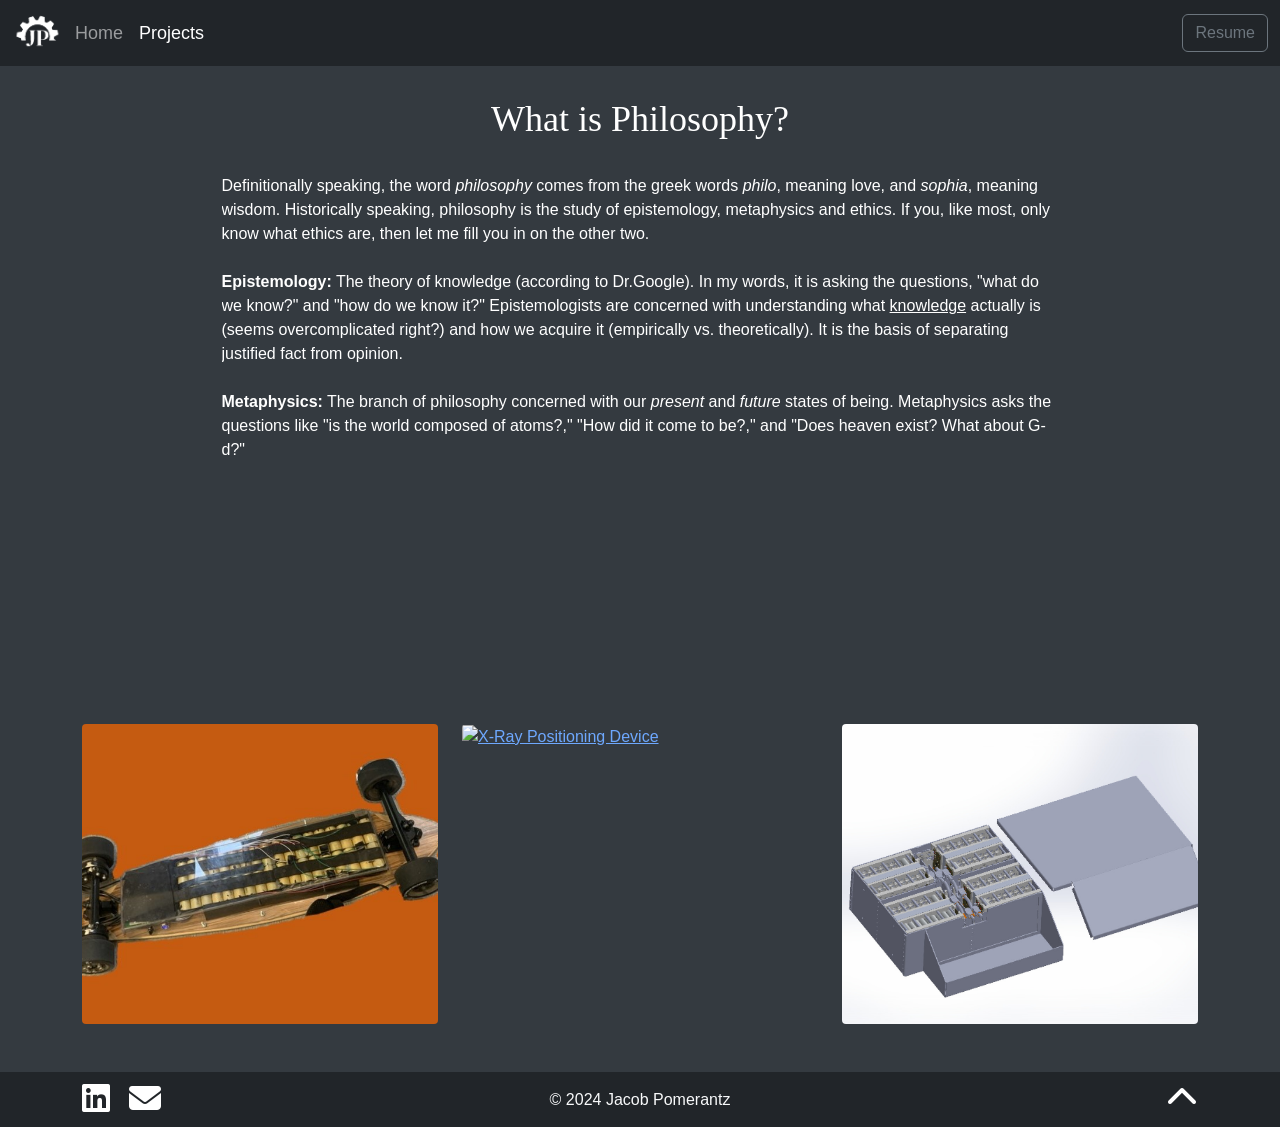
==== philosophy.html @ 0ba5e820 "??" ====
<!DOCTYPE html>
<html lang="en">
    <head>
        <meta charset="UTF-8">
        <meta name="viewport" content="width=device-width, initial-scale=1.0">
        <title>Jacob | Machine Automation</title>
        <link rel="stylesheet" href="./bootstrap.min.css">
        <link rel="stylesheet" href="./style.css">
        <link href="https://cdnjs.cloudflare.com/ajax/libs/font-awesome/6.1.1/css/all.min.css" rel="stylesheet">
        <link rel="icon" type="image/png" href="./Portfolio_Documents/favicon.png"/>

        <style>
          .project-card {
            position: relative;
            overflow: hidden;
            border-radius: 0.25rem; /* Adjust the border-radius as needed */
            width: 100%; /* Ensures the card takes the full width of its container */
            height: 300px; /* Example fixed height */
          }
          .project-card img {
            width: 100%;
            height: 100%;
            object-fit: cover; /* Cover the card area, maintaining aspect ratio */
            transition: transform 0.5s ease; /* Smooth transition for zoom effect */
          }
          .project-card:hover img {
            transform: scale(1.05); /* Zoom effect on hover */
          }
          .project-info {
            position: absolute;
            bottom: 0;
            left: 0;
            right: 0;
            background-color: rgba(0, 0, 0, 0.75); /* Semi-transparent overlay */
            color: white;
            padding: 20px;
            transform: translateY(100%);
            transition: transform 0.5s ease; /* Smooth transition for slide effect */
          }
          .project-card:hover .project-info {
            transform: translateY(0);
          }

          #projects {
            padding-top: 0px !important;
          }
          .container > .row:last-child {
            margin-bottom: 0 !important;
          }
          .container > .row > .col-md-6 {
            padding-bottom: 0 !important;
          }

          footer {
            left: 0;
            bottom: 0;
            width: 100%;
         }
        </style>
        

    </head>
<body  class="project">

  <header data-bs-theme="dark">
    <nav class="navbar navbar-expand-md navbar-dark fixed-top bg-dark">
      <div class="container-fluid">
        <img style="border-radius: 100%; margin-right: 5px;" width="50px" height="50px" src="../Portfolio_Documents/logowork.png">
        <button class="navbar-toggler" type="button" data-bs-toggle="collapse" data-bs-target="#navbarCollapse" aria-controls="navbarCollapse" aria-expanded="false" aria-label="Toggle navigation">
          <span class="navbar-toggler-icon"></span>
        </button>
        <div class="collapse navbar-collapse" id="navbarCollapse" style="font-size: 18px;">
          <ul class="navbar-nav me-auto mb-2 mb-md-0">
            <li class="nav-item">
              <a class="nav-link " href="../index.html">Home</a>
            </li>
            <li class="nav-item">
              <a class="nav-link active" aria-current="page" href="../portfolio.html">Projects</a>
            </li>
            <!-- <li class="nav-item">
              <a class="nav-link" href="#">Philosophy</a>
            </li> -->
          </ul>
          <a target="_blank" href="/Portfolio_Documents/Resume_Website.pdf"><button class="btn btn-outline-secondary" type="submit">Resume</button></a>
          
        </div>
      </div>
    </nav>
  </header>
<main>

    <div class="container mt-5" style="padding-top: 50px;">
      <h2 class="text-center" style="padding-bottom:25px; font-family: 'Times New Roman', Times, serif; font-size: 36px;">What is Philosophy?</h2>
        <div class="row">
            <!-- Left Column for Image and Collaborators -->

            <!-- Right Column for Text and Skills -->
            <div>

                <!-- Scrollable Text Box -->
                <div class="center" style="height: 500px; overflow-y: auto;">
                    <p>
                        Definitionally speaking, the word <i>philosophy</i> comes from the greek words <i>philo</i>, meaning love, and <i>sophia</i>, meaning wisdom.

                        Historically speaking, philosophy is the study of epistemology, metaphysics and ethics. If you, like most, only know what ethics are, then let me fill you in on the other two.
                        <br>
                        <br>
                        <strong>Epistemology:</strong> The theory of knowledge (according to Dr.Google). In my words, it is asking the questions, "what do we know?" and "how do we know it?" Epistemologists are concerned with understanding what <u>knowledge</u> actually is (seems overcomplicated right?)
                        and how we acquire it (empirically vs. theoretically). It is the basis of separating justified fact from opinion.
                        <br>
                        <br>
                        <strong>Metaphysics:</strong> The branch of philosophy concerned with our <i>present</i> and <i>future</i> states of being. 
                        Metaphysics asks the questions like "is the world composed of atoms?," "How did it come to be?," and "Does heaven exist? What about G-d?"

                    </p>
                    <!-- Add more text as needed -->
                </div>
            </div>
        </div>
    </div>

    <section style="margin-top: 50px;" class="pt-5 pb-5" id="projects">
      <div class="container">
        <div class="row">
          <!-- <div class="col-12">
            <h2 class="text-center mb-5">Other Projects</h2>
          </div> -->
          <div class="col-md-4">
            <a href="../Project_Pages/skateboard.html">
            <div class="project-card">
              <img src="../Portfolio_Documents/Sk8_Orange.jpg" alt="Electric Skateboard" class="img-fluid">
              <div class="project-info">
                <h5>Electric Skateboard</h5>
                <p>Collaboration on an electric skateboard with a recycled battery pack.</p>
              </div>
            </div>
            </a>
          </div>
          <div class="col-md-4">
            <a href="../Project_Pages/dtc.html">
            <div class="project-card">
              <img src="../Portfolio_Documents/X_Ray_Chair.jpg" alt="X-Ray Positioning Device" class="img-fluid">
              <div class="project-info">
                <h5>X-Ray Positioning Device</h5>
                <p>Designing a solution for an incapacitated individual needing lung x-rays.</p>
              </div>
            </div>
            </a>
          </div>
          <div class="col-md-4">
            <a href="../Project_Pages/formula.html">
            <div class="project-card">
              <img src="../Portfolio_Documents/full_assem_with_lid.JPG" alt="Formula" class="img-fluid">
              <div class="project-info">
                <h5>Formula EV Accumulator Container</h5>
                <p>I designed, optimized, and manufactured the container and supporting mounts for the 2024 Formula Electric Vehicle.</p>
              </div>
            </div>
            </a>
          </div>
        </div>
      </div>
    </section>
    
</main>


<footer class="bg-dark text-light" style="padding-top: 10px; padding-bottom: 10px;">
  <div class="container text-center">
    <div class="row align-items-center">
      <div class="col-4 text-start">
        <!-- Left: LinkedIn and Email Icons -->
        <a href="https://www.linkedin.com/in/jacob-pomerantz-bab597270/" target="_blank" style="color: #ffffff; margin-right: 15px; text-decoration: none;">
            <i class="fab fa-linkedin fa-2x"></i>
        </a>
        <a href="mailto:jacobpomerantz2025@u.northwestern.edu" style="color: #ffffff;">
            <i class="fas fa-envelope fa-2x"></i>
        </a>
      </div>
      
      <!-- Center: Copyright Notice -->
      <div class="col-4">
          &copy; 2024 Jacob Pomerantz
      </div>
      
      <!-- Right: Upwards Arrow -->
      <div class="col-4 text-end">
        <a href="#" style="color: #ffffff;">
            <i class="fas fa-chevron-up fa-2x"></i>
        </a>
      </div>
    </div>
  </div>
</footer>


<script src="https://cdn.jsdelivr.net/npm/bootstrap@5.3.2/dist/js/bootstrap.bundle.min.js" crossorigin="anonymous"></script>
<script src="/dark.js"></script>
</body>
</html>
---- style.css ----
/* Index Css */

.aboutme{
  padding-bottom: 150px;
}

.aboutme img{
  border-radius: 10px;
}
.aboutme h1{
  padding-bottom: 50px;
}
.aboutme p {
  text-align: justify; /* Improves readability */
  text-justify: inter-word;
}

.aboutme img {
  max-width: 100%; /* Ensures the image is responsive */
  height: auto; /* Maintains aspect ratio */
  border-radius: 8px; /* Makes image corners rounded*/
}

@media (min-width: 768px) {
  .aboutme {
    padding-top: 40px;
    padding-bottom: 80px;
  }
}
@media (max-width: 767px) {
  .card-img-top {
    min-height: 220px;
  }
}


 /* Project Page Css */
#projects h2 {
  color: #343a40; /* Dark gray, similar to Bootstrap's dark background */
}

#projects {
  background-color: #f8f9fa;
  padding-top: 60px;
  padding-bottom: 60px;
}

.card-img-top {
  width: 100%;
  height: 15vw;
  object-fit: cover;
}

.card-body {
  display: flex;
  flex-direction: column;
  justify-content: space-between;
}

.card-title {
  font-size: 1.25rem;
}

.card-text {
  font-size: .875rem;
}

.btn-primary {
  background-color: #007bff;
  border: none;
}

.btn-primary:hover {
  background-color: #0056b3;
}

.projecttitle{
  padding-top: 30px;
}

.skill-tag {
  display: inline-block;
  padding: 0.25em 0.75em;
  background-color: #574b90;
  color: white;
  font-size: 0.9em;
  text-transform: uppercase;
  cursor: default;
  border-radius: 5px;
}
.skill-tag.alt-color{
  background-color: #3d5af1;

}
/* Optional: Add styles for the scrollbar to match your theme */
::-webkit-scrollbar {
  width: 10px;
}

::-webkit-scrollbar-track {
  background: #f1f1f1; /* Light grey track */
}

::-webkit-scrollbar-thumb {
  background: #888; /* Dark grey scroll thumb */
  border-radius: 10px;
}

::-webkit-scrollbar-thumb:hover {
  background: #555; /* Darker grey on hover */
}

/* For Firefox */
* {
scrollbar-width: thin;
scrollbar-color: #888 #f1f1f1;
}

/* Ensuring font consistency */
body, h2, h3, p {
  font-family: 'Your Font Family', sans-serif; /* Replace with your font choice */
}

#projects,.project{
  /* dark background */
  background-color: #343a40;
  color:white;
}

#projects h2{

}

.color-white{
  color: white !important;
}
/* Optional: Customize the carousel appearance */
#otherProjectsCarousel .carousel-caption {
  background: rgba(0, 0, 0, 0.5); /* Semi-transparent background for text */
  border-radius: 5px; /* Rounded corners for caption */
}

#otherProjectsCarousel img {
  height: 300px; /* Fixed height for images, or use 'height:auto;' for auto-adjust */
  object-fit: cover; /* Cover the carousel-item with the image */
}

.skills h2{
  padding-top: 15px;
}

.merriweather-light {
  font-family: "Merriweather", serif;
  font-weight: 300;
  font-style: normal;
  font-size: 36px;
}

.parallax-container {
  position: relative;
  background-image: url('./Portfolio_Documents/Sunset.jpg');
  height: 100vh; /* Adjust the height as needed */
  background-attachment: fixed;
  background-position: center;
  background-repeat: no-repeat;
  background-size: cover;
}

.parallax-text {
  position: absolute;
  top: 50%;
  left: 50%;
  transform: translate(-50%, -50%);
  color: white; /* Ensure text is readable over the background image */
  width: 90%; /* Adjust width as needed */
  text-align: center;
}

.parallax-text h1,
.parallax-text p {
  background-color: rgba(0, 0, 0, 0.5); /* Optional: Adds a semi-transparent overlay to the text for better readability */
  display: inline-block;
  padding: 0.5em;
}

.center{
  width:75%;
  margin: auto;
}
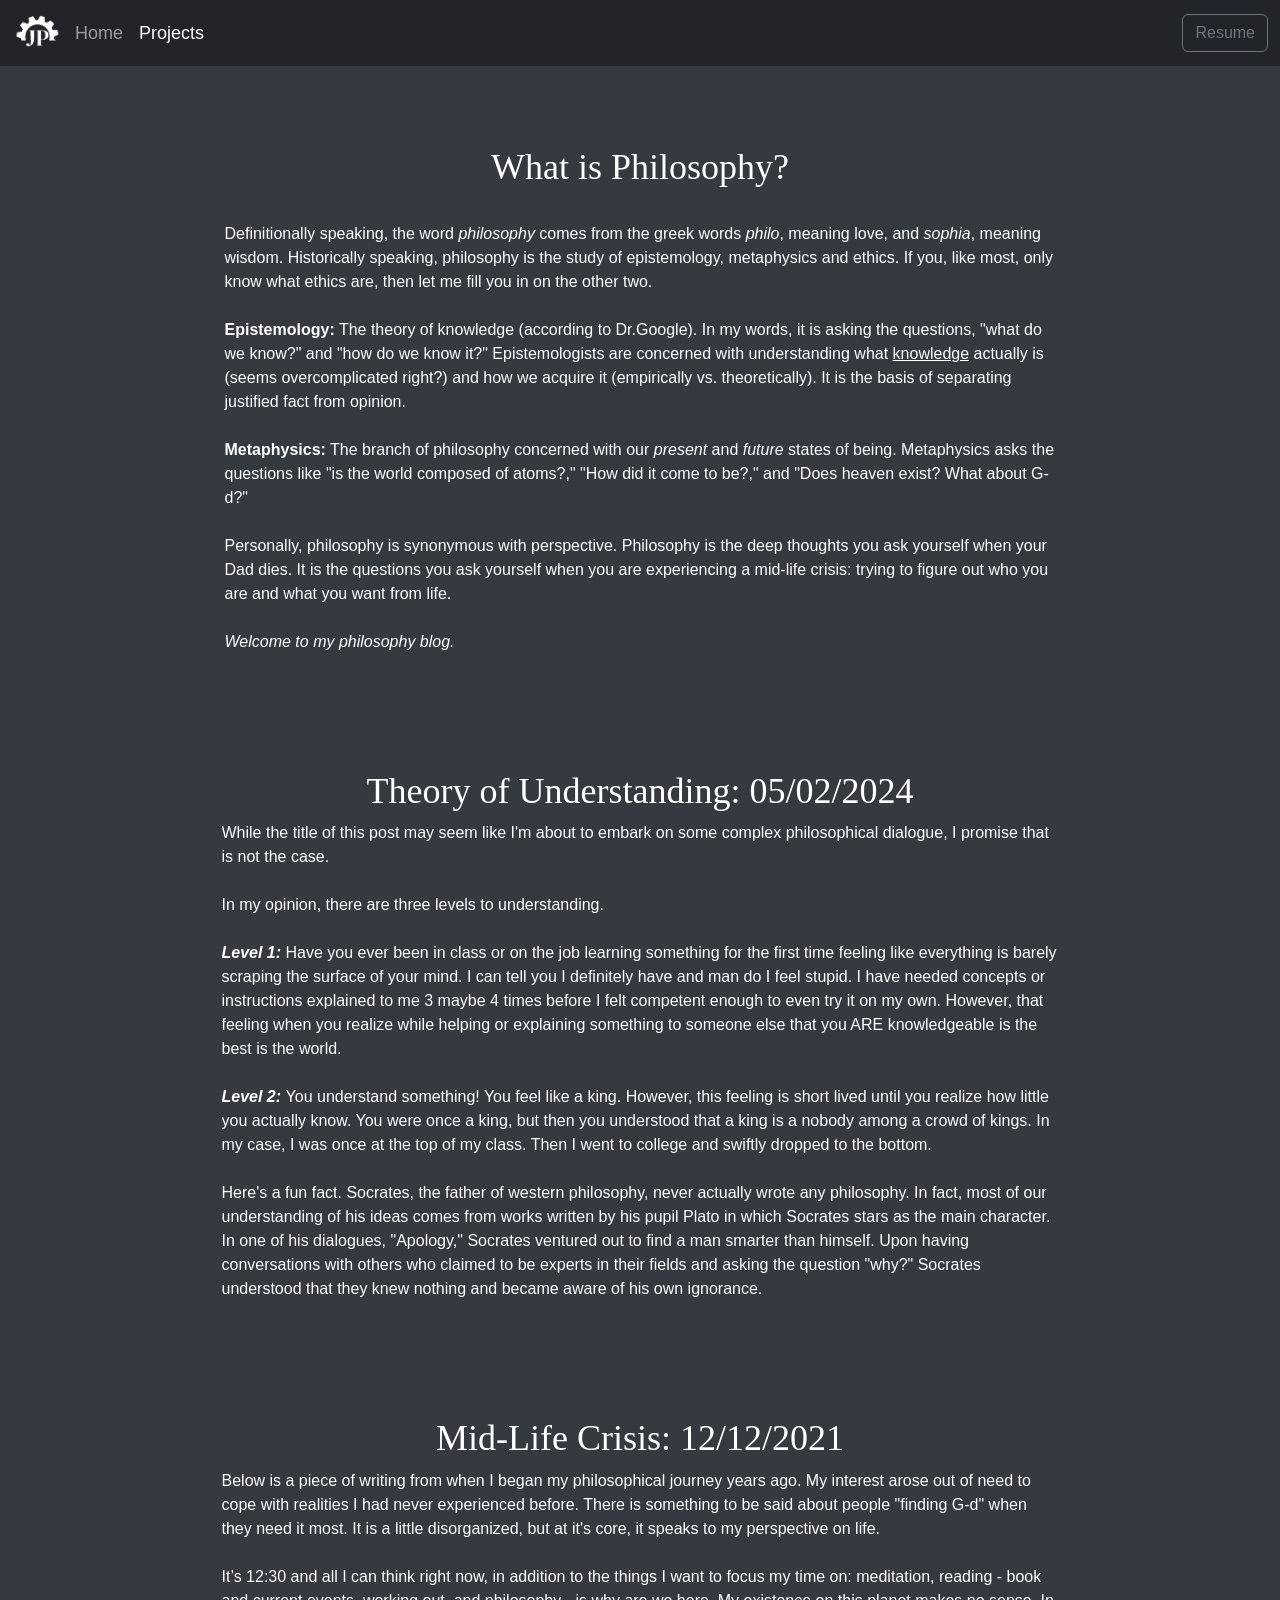
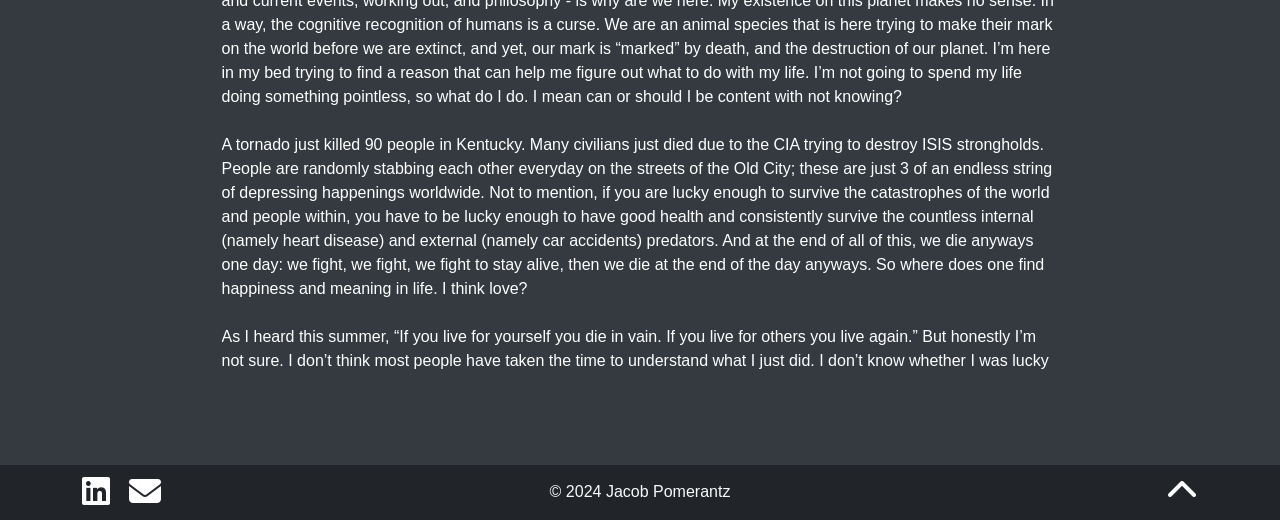
==== commit 3db2af98: "for u rahat" ====
--- a/philosophy.html
+++ b/philosophy.html
@@ -88,15 +88,10 @@
     </nav>
   </header>
 <main>
-
-    <div class="container mt-5" style="padding-top: 50px;">
+  <section style="margin-top: 50px;" class="pt-5 pb-5">
+    <div class="container mt-5">
       <h2 class="text-center" style="padding-bottom:25px; font-family: 'Times New Roman', Times, serif; font-size: 36px;">What is Philosophy?</h2>
         <div class="row">
-            <!-- Left Column for Image and Collaborators -->
-
-            <!-- Right Column for Text and Skills -->
-            <div>
-
                 <!-- Scrollable Text Box -->
                 <div class="center" style="height: 500px; overflow-y: auto;">
                     <p>
@@ -110,58 +105,87 @@
                         <br>
                         <br>
                         <strong>Metaphysics:</strong> The branch of philosophy concerned with our <i>present</i> and <i>future</i> states of being. 
-                        Metaphysics asks the questions like "is the world composed of atoms?," "How did it come to be?," and "Does heaven exist? What about G-d?"
+                        Metaphysics asks the questions like "is the world composed of atoms?," "How did it come to be?," and "Does heaven exist? What about G-d?"   <!-- Do I want to write more? -->
+                        <br>
+                        <br>
+                        Personally, philosophy is synonymous with perspective. Philosophy is the deep thoughts you ask yourself when your Dad dies. It is the questions you ask yourself when you are experiencing a mid-life crisis: <!-- is this proper grammar -->trying to figure out who you are and what you want from life. 
+                        <br>
+                        <br>
+                        <i>Welcome to my philosophy blog.</i>    <!-- Is this what I want to end on? -->
 
                     </p>
-                    <!-- Add more text as needed -->
+                </div>
+        </div>
+    </div>
+
+    <div class="container mt-5 pb-5">
+      <h2 class="text-center" style=" font-family: 'Times New Roman', Times, serif; font-size: 36px;">Theory of Understanding: 05/02/2024</h2>
+        <div class="row">
+   
+            <div>
+
+                <div class="center" style="height: 500px; overflow-y: auto;">
+                    <p>
+                       While the title of this post may seem like I'm about to embark on some complex philosophical dialogue, I promise that is not the case.
+                       <br>
+                       <br>
+                       In my opinion, there are three levels to understanding.    <!-- write more? Add to previous line? -->
+                       <br>
+                       <br>
+                       <i><b>Level 1: <!-- bold and/or italicize? --></b></i>Have you ever been in class or on the job learning something for the first time feeling like everything is barely scraping the surface of your mind. I can tell you I definitely have and man do I feel stupid. 
+                       I have needed concepts or instructions explained to me 3 maybe 4 times before I felt competent enough to even try it on my own. However, that feeling when you realize while helping or explaining something to someone else that you ARE knowledgeable is the best is the world.
+                       <br>
+                       <br>
+                       <i><b>Level 2: <!-- bold and/or italicize? --></b></i>You understand something! You feel like a king. However, this feeling is short lived until you realize how little you actually know. You were once a king, but then you understood that a king is a nobody among a crowd of kings. In my case, I was once at the top of my class. Then I went to college and swiftly dropped to the bottom.
+                       <br>
+                       <br>
+                       <!-- fun fact? How do I want to start this sentence -->Here's a fun fact. Socrates, the father of western philosophy, never actually wrote any philosophy. In fact, most of our understanding of his ideas comes from works written by his pupil Plato in which Socrates stars as the main character. In one of his dialogues, "Apology," Socrates ventured out to find a man smarter than himself. 
+                       Upon having conversations with others who claimed to be experts in their fields and asking the question "why?" Socrates understood that they knew nothing and became aware of his own ignorance. 
+                       <br>
+                       <br> <!-- one or two line breaks -->
+                       <i>"For I was conscious that I knew practically nothing..."</i>
+                       <br>
+                       <br>
+                       Understanding anything comes at the steep price of understanding that you really know nothing - about that subject or anything else. Yet, there is a significance in beginning on the road of obtaining knowledge. Knowledge makes life interesting: it makes life beautiful to look at. To look through a different lens and understand another perspective. 
+                       <br>
+                       <br> <!-- one or two line breaks -->
+                       <i>"An unexamined life is not worth living."</i>
+                       <br>
+                       <br>
+                       <i><b>Level 3: <!-- bold and/or italicize? --></b></i>Now I know there is a little bit of a disconnect between my second and third levels. My second level <b>almost</b> argues that it is impossible to become truly knowledgeable, at least in relation to others or knowledge that exists. My third level of understanding claims that one becomes knowledgeable when knowledge becomes intuition. It's when talking about something becomes natural, like drinking water. I'm sure we have all experienced it at least once in our lives when you think, "Damn! I'm spitting."
+                    </p>
                 </div>
             </div>
         </div>
     </div>
 
-    <section style="margin-top: 50px;" class="pt-5 pb-5" id="projects">
-      <div class="container">
+    <div class="container mt-5 pb-5">
+      <h2 class="text-center" style="font-family: 'Times New Roman', Times, serif; font-size: 36px;">Mid-Life Crisis: 12/12/2021</h2>
         <div class="row">
-          <!-- <div class="col-12">
-            <h2 class="text-center mb-5">Other Projects</h2>
-          </div> -->
-          <div class="col-md-4">
-            <a href="../Project_Pages/skateboard.html">
-            <div class="project-card">
-              <img src="../Portfolio_Documents/Sk8_Orange.jpg" alt="Electric Skateboard" class="img-fluid">
-              <div class="project-info">
-                <h5>Electric Skateboard</h5>
-                <p>Collaboration on an electric skateboard with a recycled battery pack.</p>
-              </div>
+   
+            <div>
+
+                <div class="center" style="height: 500px; overflow-y: auto;">
+                    <p>
+                      Below is a piece of writing from when I began my philosophical <!-- philosophy? -->journey years ago. My interest arose out of need to cope with realities I had never experienced before. There is something to be said about people "finding G-d" when they need it most. It is a little disorganized, but at it's core, it speaks to my perspective on life.
+                      <br>
+                      <br>
+                      It’s 12:30 and all I can think right now, in addition to the things I want to focus my time on: meditation, reading - book and current events, working out, and philosophy - is why are we here. My existence on this planet makes no sense. In a way, the cognitive recognition of humans is a curse. We are an animal species that is here trying to make their mark on the world before we are extinct, and yet, our mark is “marked” by death, and the destruction of our planet. I’m here in my bed trying to find a reason that can help me figure out what to do with my life. I’m not going to spend my life doing something pointless, so what do I do. I mean can or should I be content with not knowing?
+                      <br>
+                      <br>
+                      A tornado just killed 90 people in Kentucky. Many civilians just died due to the CIA trying to destroy ISIS strongholds. People are randomly stabbing each other everyday on the streets of the Old City; these are just 3 of an endless string of depressing happenings worldwide. Not to mention, if you are lucky enough to survive the catastrophes of the world and people within, you have to be lucky enough to have good health and consistently survive the countless internal (namely heart disease) and external (namely car accidents) predators. And at the end of all of this, we die anyways one day: we fight, we fight, we fight to stay alive, then we die at the end of the day anyways. So where does one find happiness and meaning in life. I think love? 
+                      <br>
+                      <br>
+                      As I heard this summer, “If you live for yourself you die in vain. If you live for others you live again.” But honestly I’m not sure. I don’t think most people have taken the time to understand what I just did. I don’t know whether I was lucky or cursed to have but if leaves me with many questions and much to figure out.
+                      <br>
+                      <br>
+                      Carl Sagan once wrote, "We are a way for the universe to understand itself.” This makes sense to me, but if we don't understand our place within this universe and neither do the simple, unknowing animals that roam the earth - everything exists just to and that’s all. There is no meaning really. So where does that leave me?
+                    </p>
+                </div>
             </div>
-            </a>
-          </div>
-          <div class="col-md-4">
-            <a href="../Project_Pages/dtc.html">
-            <div class="project-card">
-              <img src="../Portfolio_Documents/X_Ray_Chair.jpg" alt="X-Ray Positioning Device" class="img-fluid">
-              <div class="project-info">
-                <h5>X-Ray Positioning Device</h5>
-                <p>Designing a solution for an incapacitated individual needing lung x-rays.</p>
-              </div>
-            </div>
-            </a>
-          </div>
-          <div class="col-md-4">
-            <a href="../Project_Pages/formula.html">
-            <div class="project-card">
-              <img src="../Portfolio_Documents/full_assem_with_lid.JPG" alt="Formula" class="img-fluid">
-              <div class="project-info">
-                <h5>Formula EV Accumulator Container</h5>
-                <p>I designed, optimized, and manufactured the container and supporting mounts for the 2024 Formula Electric Vehicle.</p>
-              </div>
-            </div>
-            </a>
-          </div>
-        </div>
-      </div>
-    </section>
-    
+        </div>
+    </div>
+  </section>
 </main>
 
 
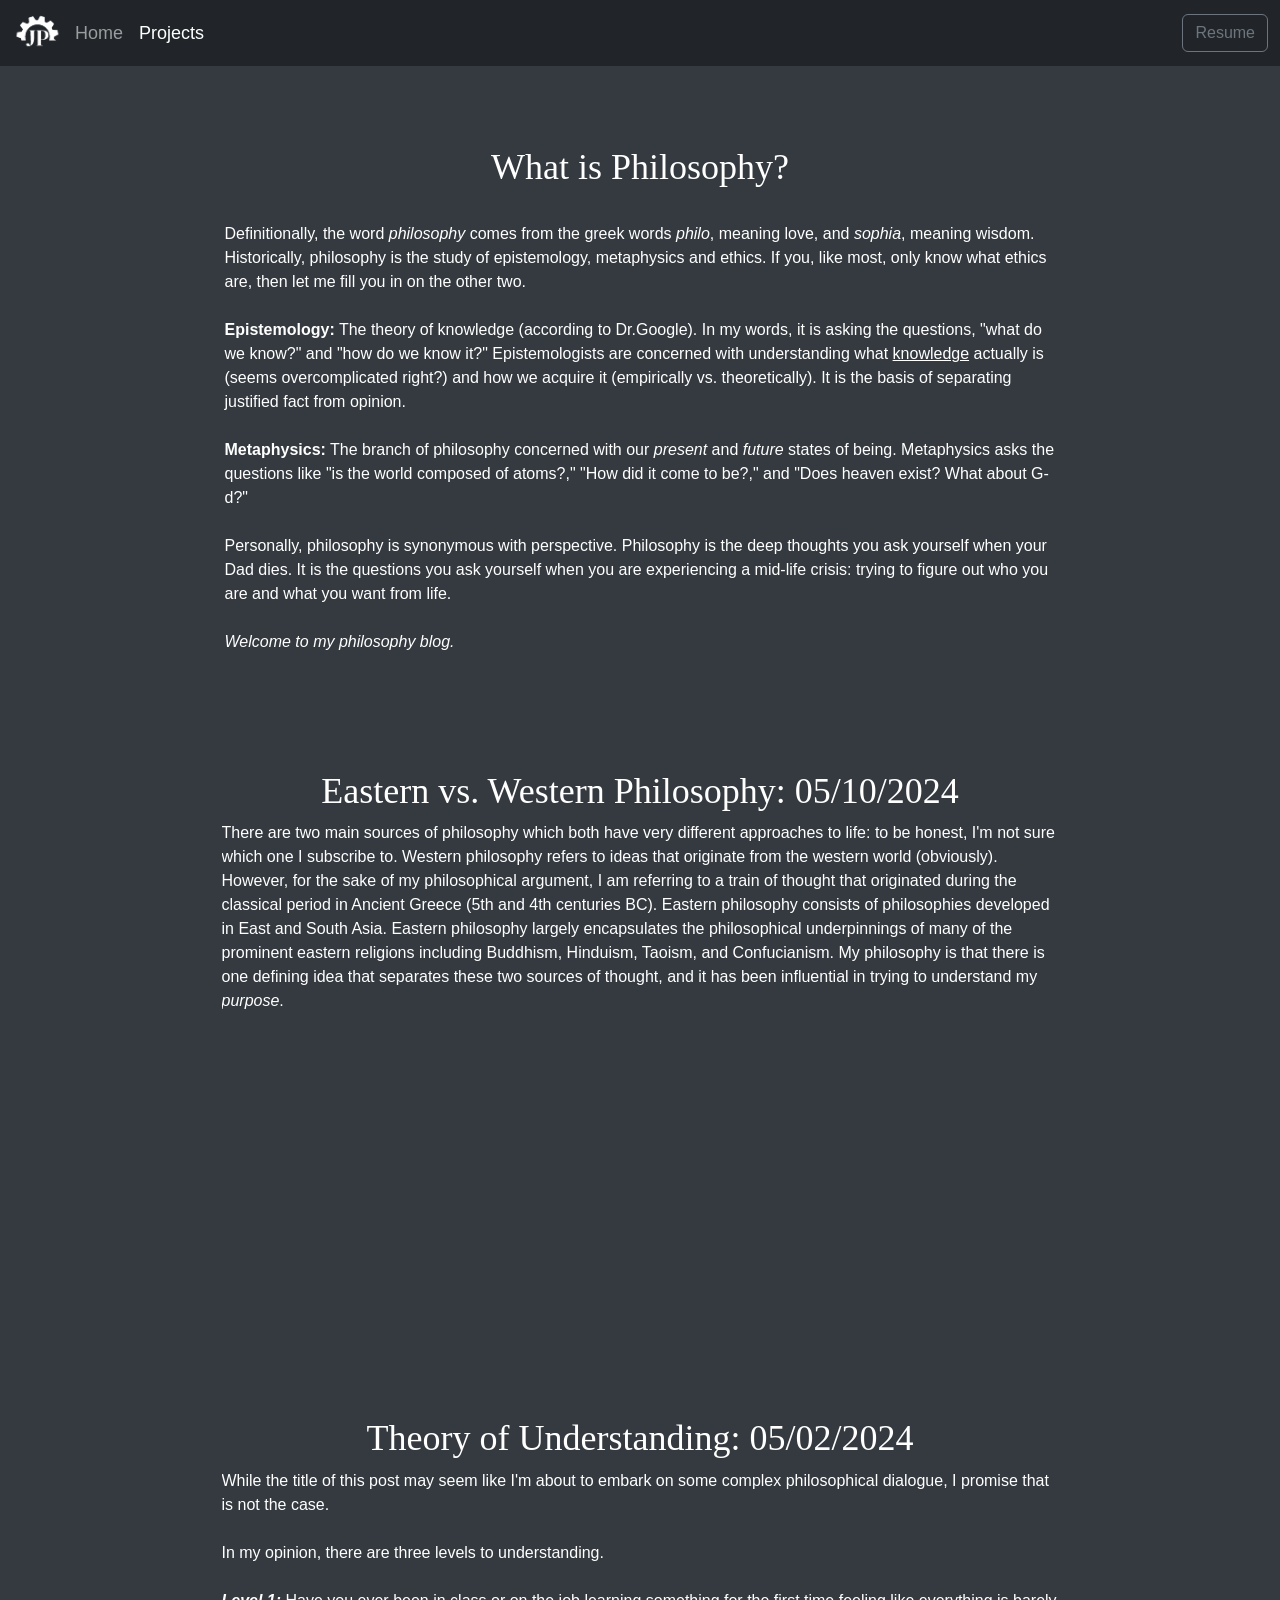
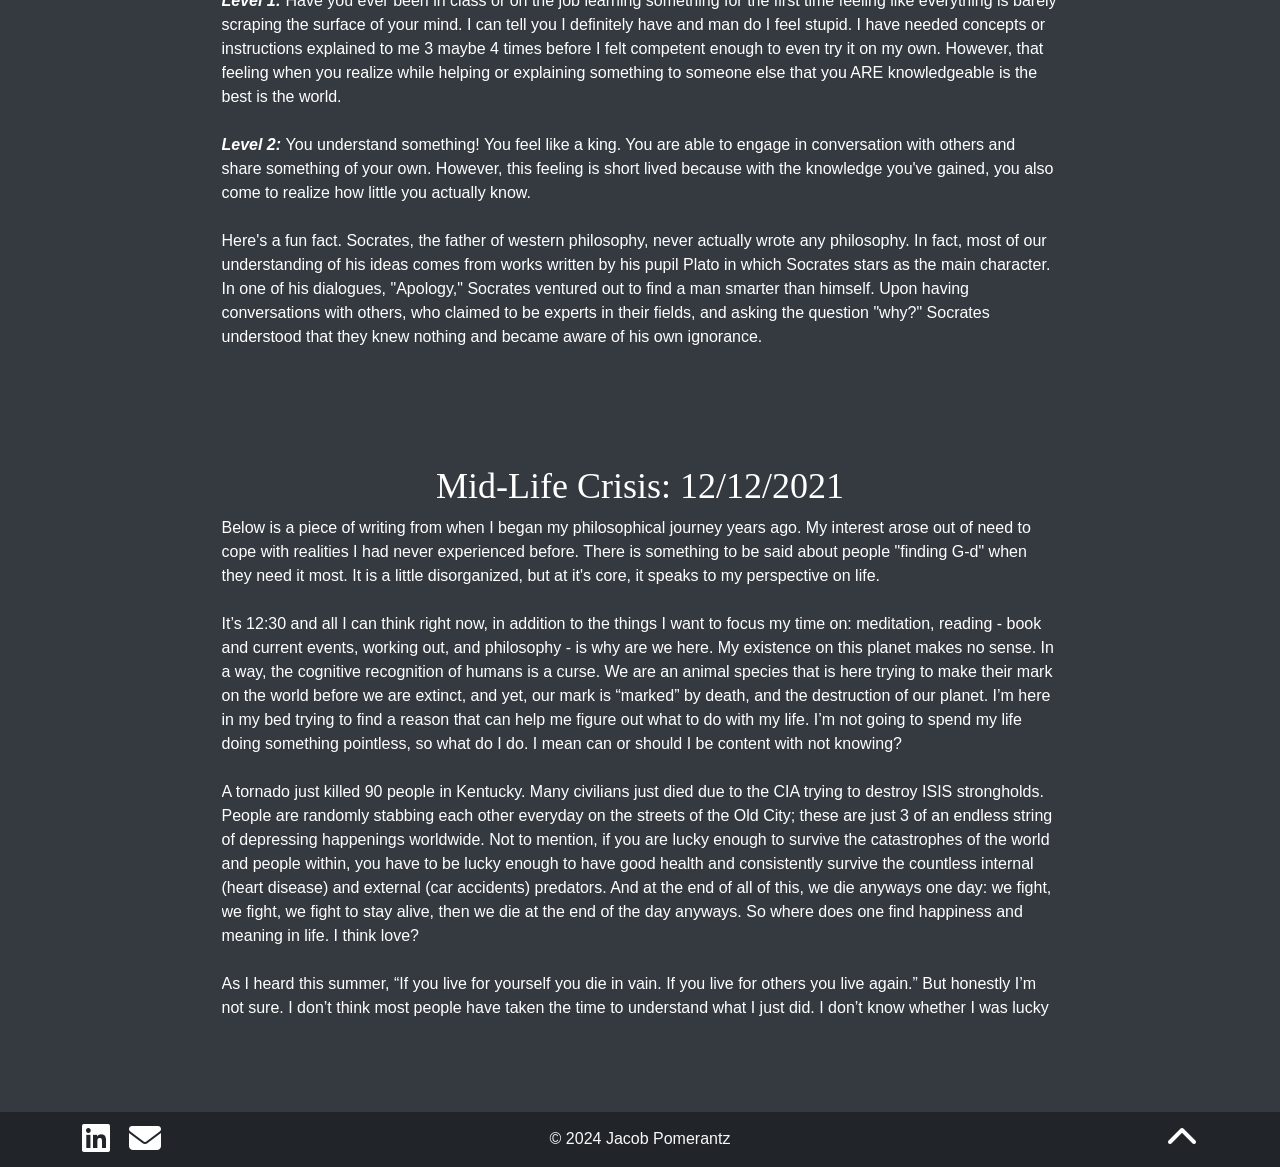
==== commit ea057e26: "Update philosophy.html" ====
--- a/philosophy.html
+++ b/philosophy.html
@@ -3,7 +3,7 @@
     <head>
         <meta charset="UTF-8">
         <meta name="viewport" content="width=device-width, initial-scale=1.0">
-        <title>Jacob | Machine Automation</title>
+        <title>Jacob | Philosophy</title>
         <link rel="stylesheet" href="./bootstrap.min.css">
         <link rel="stylesheet" href="./style.css">
         <link href="https://cdnjs.cloudflare.com/ajax/libs/font-awesome/6.1.1/css/all.min.css" rel="stylesheet">
@@ -95,9 +95,9 @@
                 <!-- Scrollable Text Box -->
                 <div class="center" style="height: 500px; overflow-y: auto;">
                     <p>
-                        Definitionally speaking, the word <i>philosophy</i> comes from the greek words <i>philo</i>, meaning love, and <i>sophia</i>, meaning wisdom.
-
-                        Historically speaking, philosophy is the study of epistemology, metaphysics and ethics. If you, like most, only know what ethics are, then let me fill you in on the other two.
+                        Definitionally, the word <i>philosophy</i> comes from the greek words <i>philo</i>, meaning love, and <i>sophia</i>, meaning wisdom.
+
+                        Historically, philosophy is the study of epistemology, metaphysics and ethics. If you, like most, only know what ethics are, then let me fill you in on the other two.
                         <br>
                         <br>
                         <strong>Epistemology:</strong> The theory of knowledge (according to Dr.Google). In my words, it is asking the questions, "what do we know?" and "how do we know it?" Epistemologists are concerned with understanding what <u>knowledge</u> actually is (seems overcomplicated right?)
@@ -117,7 +117,25 @@
                 </div>
         </div>
     </div>
-
+    <div class="container mt-5 pb-5">
+      <h2 class="text-center" style=" font-family: 'Times New Roman', Times, serif; font-size: 36px;">Eastern vs. Western Philosophy: 05/10/2024</h2>
+        <div class="row">
+   
+            <div>
+
+                <div class="center" style="height: 500px; overflow-y: auto;">
+                    <p>
+                      There are two main sources of philosophy which both have very different approaches to life: to be honest, I'm not sure which one I subscribe to. 
+                      Western philosophy refers to ideas that originate from the western world (obviously). However, for the sake of my philosophical argument, I am referring to a train of thought that originated during the classical period in Ancient Greece (5th and 4th centuries BC). 
+                      Eastern philosophy consists of philosophies developed in East and South Asia. Eastern philosophy largely encapsulates the philosophical underpinnings of many of the prominent eastern religions including Buddhism, Hinduism, Taoism, and Confucianism.
+                      My philosophy is that there is one defining idea that separates these two sources of thought, and it has been influential in trying to understand my <i>purpose</i>.
+                    </p>
+                </div>
+            </div>
+        </div>
+    </div>
+ <!-- God is the things we cant understand -->
+ <!-- The free thinker -->
     <div class="container mt-5 pb-5">
       <h2 class="text-center" style=" font-family: 'Times New Roman', Times, serif; font-size: 36px;">Theory of Understanding: 05/02/2024</h2>
         <div class="row">
@@ -136,11 +154,11 @@
                        I have needed concepts or instructions explained to me 3 maybe 4 times before I felt competent enough to even try it on my own. However, that feeling when you realize while helping or explaining something to someone else that you ARE knowledgeable is the best is the world.
                        <br>
                        <br>
-                       <i><b>Level 2: <!-- bold and/or italicize? --></b></i>You understand something! You feel like a king. However, this feeling is short lived until you realize how little you actually know. You were once a king, but then you understood that a king is a nobody among a crowd of kings. In my case, I was once at the top of my class. Then I went to college and swiftly dropped to the bottom.
+                       <i><b>Level 2: <!-- bold and/or italicize? --></b></i>You understand something! You feel like a king. You are able to engage in conversation with others and share something of your own. However, this feeling is short lived because with the knowledge you've gained, you also come to realize how little you actually know. <!--You were once a king, but then you understood that a king is a nobody among a crowd of kings. In my case, I was once at the top of my class. Then I went to college and swiftly dropped to the bottom. -->
                        <br>
                        <br>
                        <!-- fun fact? How do I want to start this sentence -->Here's a fun fact. Socrates, the father of western philosophy, never actually wrote any philosophy. In fact, most of our understanding of his ideas comes from works written by his pupil Plato in which Socrates stars as the main character. In one of his dialogues, "Apology," Socrates ventured out to find a man smarter than himself. 
-                       Upon having conversations with others who claimed to be experts in their fields and asking the question "why?" Socrates understood that they knew nothing and became aware of his own ignorance. 
+                       Upon having conversations with others, who claimed to be experts in their fields, and asking the question "why?" Socrates understood that they knew nothing and became aware of his own ignorance. 
                        <br>
                        <br> <!-- one or two line breaks -->
                        <i>"For I was conscious that I knew practically nothing..."</i>
@@ -152,7 +170,8 @@
                        <i>"An unexamined life is not worth living."</i>
                        <br>
                        <br>
-                       <i><b>Level 3: <!-- bold and/or italicize? --></b></i>Now I know there is a little bit of a disconnect between my second and third levels. My second level <b>almost</b> argues that it is impossible to become truly knowledgeable, at least in relation to others or knowledge that exists. My third level of understanding claims that one becomes knowledgeable when knowledge becomes intuition. It's when talking about something becomes natural, like drinking water. I'm sure we have all experienced it at least once in our lives when you think, "Damn! I'm spitting."
+                       <i><b>Level 3: <!-- bold and/or italicize? --></b></i>Now I know there is a little bit of a disconnect between my second and third levels. My second level <b>almost</b> argues that it is impossible to become truly knowledgeable, at least in relation to others or knowledge that exists. 
+                       My third level of understanding describes one as knowledgeable when knowledge becomes intuition: automatic. It's when talking about something becomes natural, like drinking water. I'm sure we have all experienced it at least once in our lives when you think, "Damn! I'm spitting."
                     </p>
                 </div>
             </div>
@@ -173,7 +192,7 @@
                       It’s 12:30 and all I can think right now, in addition to the things I want to focus my time on: meditation, reading - book and current events, working out, and philosophy - is why are we here. My existence on this planet makes no sense. In a way, the cognitive recognition of humans is a curse. We are an animal species that is here trying to make their mark on the world before we are extinct, and yet, our mark is “marked” by death, and the destruction of our planet. I’m here in my bed trying to find a reason that can help me figure out what to do with my life. I’m not going to spend my life doing something pointless, so what do I do. I mean can or should I be content with not knowing?
                       <br>
                       <br>
-                      A tornado just killed 90 people in Kentucky. Many civilians just died due to the CIA trying to destroy ISIS strongholds. People are randomly stabbing each other everyday on the streets of the Old City; these are just 3 of an endless string of depressing happenings worldwide. Not to mention, if you are lucky enough to survive the catastrophes of the world and people within, you have to be lucky enough to have good health and consistently survive the countless internal (namely heart disease) and external (namely car accidents) predators. And at the end of all of this, we die anyways one day: we fight, we fight, we fight to stay alive, then we die at the end of the day anyways. So where does one find happiness and meaning in life. I think love? 
+                      A tornado just killed 90 people in Kentucky. Many civilians just died due to the CIA trying to destroy ISIS strongholds. People are randomly stabbing each other everyday on the streets of the Old City; these are just 3 of an endless string of depressing happenings worldwide. Not to mention, if you are lucky enough to survive the catastrophes of the world and people within, you have to be lucky enough to have good health and consistently survive the countless internal (heart disease) and external (car accidents) predators. And at the end of all of this, we die anyways one day: we fight, we fight, we fight to stay alive, then we die at the end of the day anyways. So where does one find happiness and meaning in life. I think love? 
                       <br>
                       <br>
                       As I heard this summer, “If you live for yourself you die in vain. If you live for others you live again.” But honestly I’m not sure. I don’t think most people have taken the time to understand what I just did. I don’t know whether I was lucky or cursed to have but if leaves me with many questions and much to figure out.
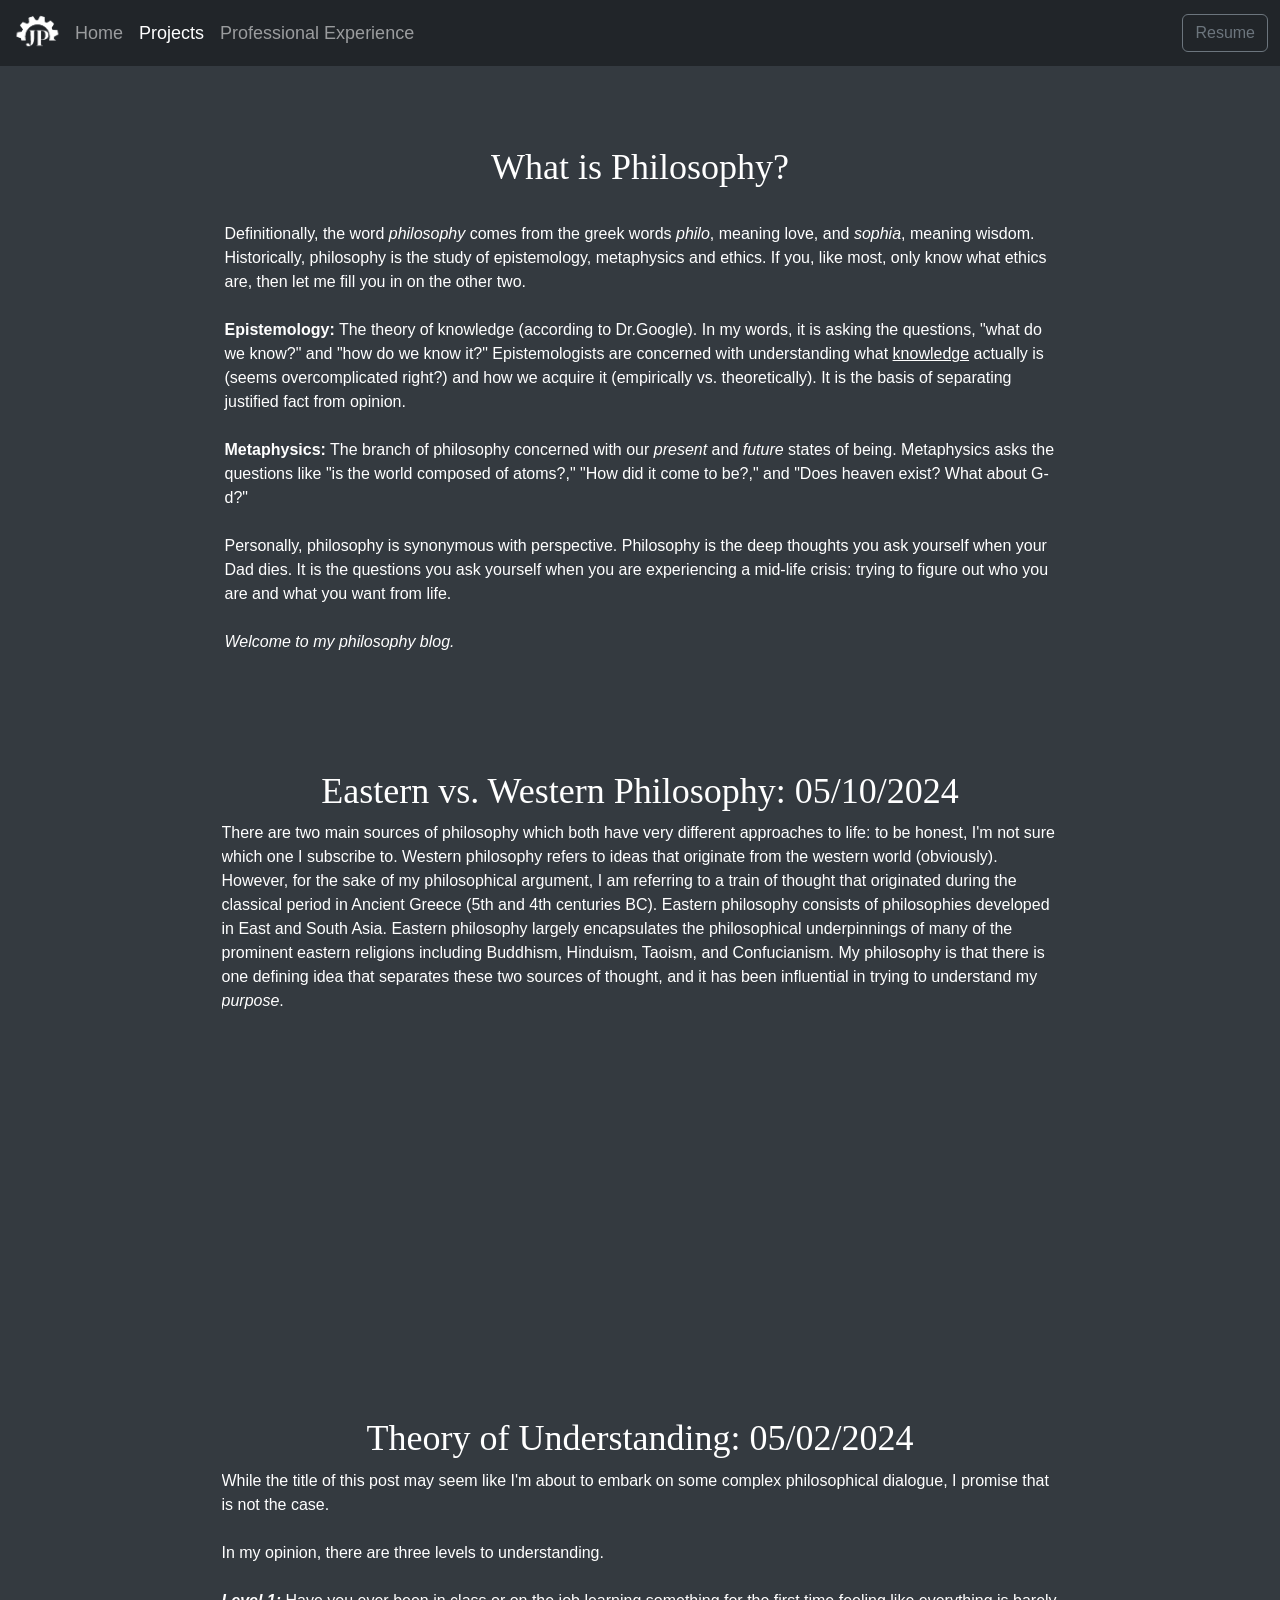
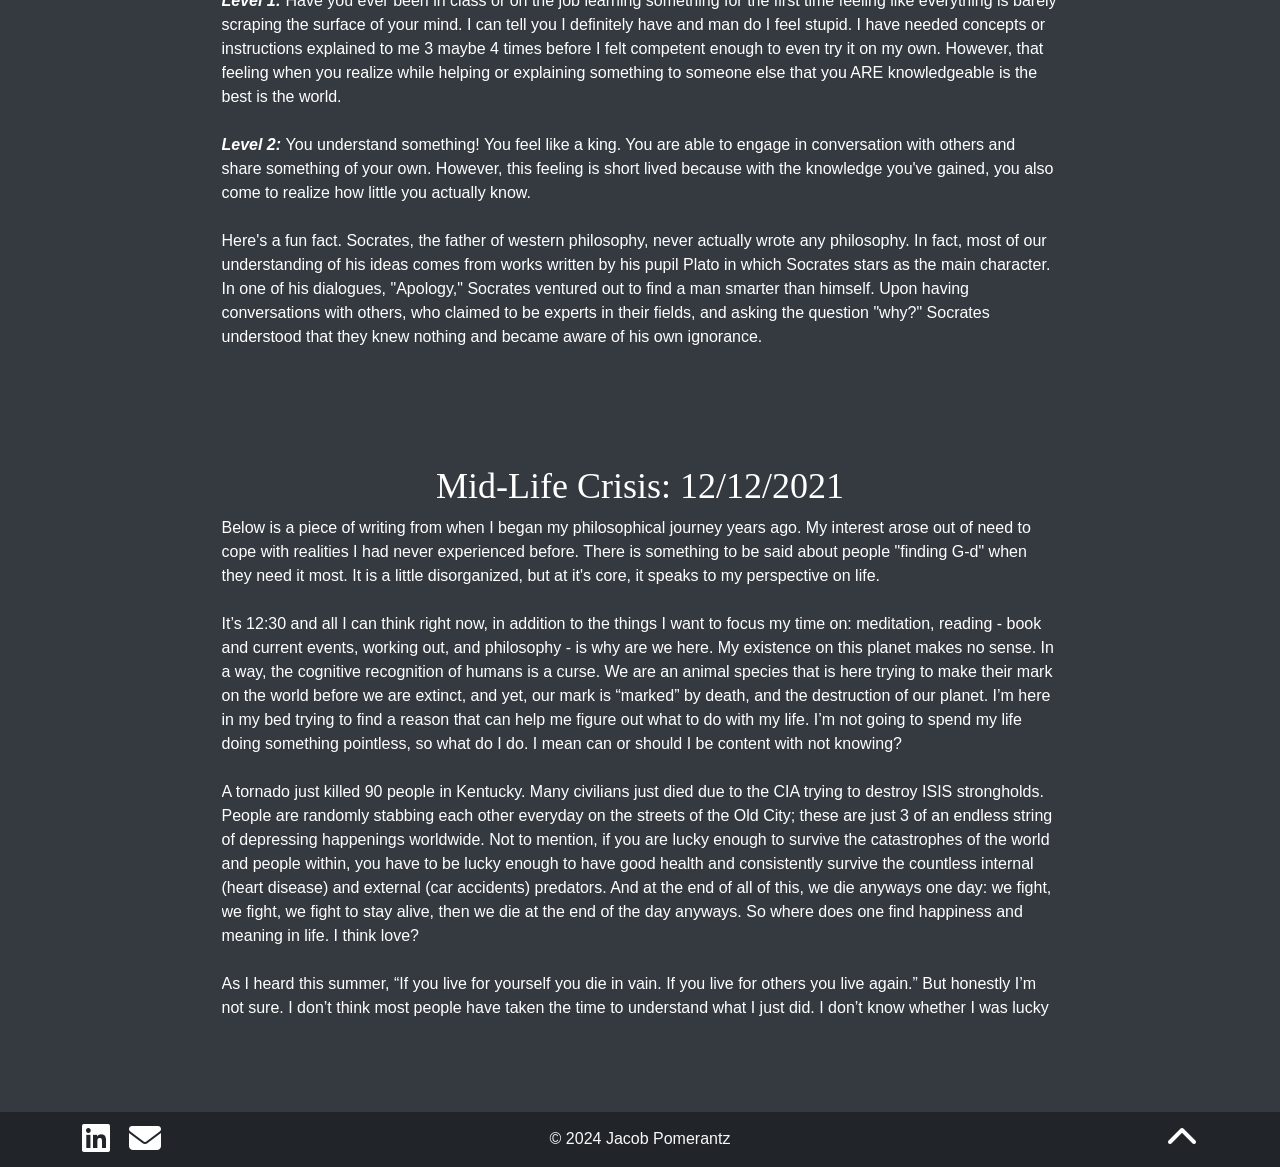
==== commit c375ebac: "Updated Nav-Bar to Include Professional Experience" ====
--- a/philosophy.html
+++ b/philosophy.html
@@ -77,6 +77,10 @@
             <li class="nav-item">
               <a class="nav-link active" aria-current="page" href="../portfolio.html">Projects</a>
             </li>
+
+            <li class="nav-item">
+              <a class="nav-link" href="professional-experience.html">Professional Experience</a>
+            </li>
             <!-- <li class="nav-item">
               <a class="nav-link" href="#">Philosophy</a>
             </li> -->
